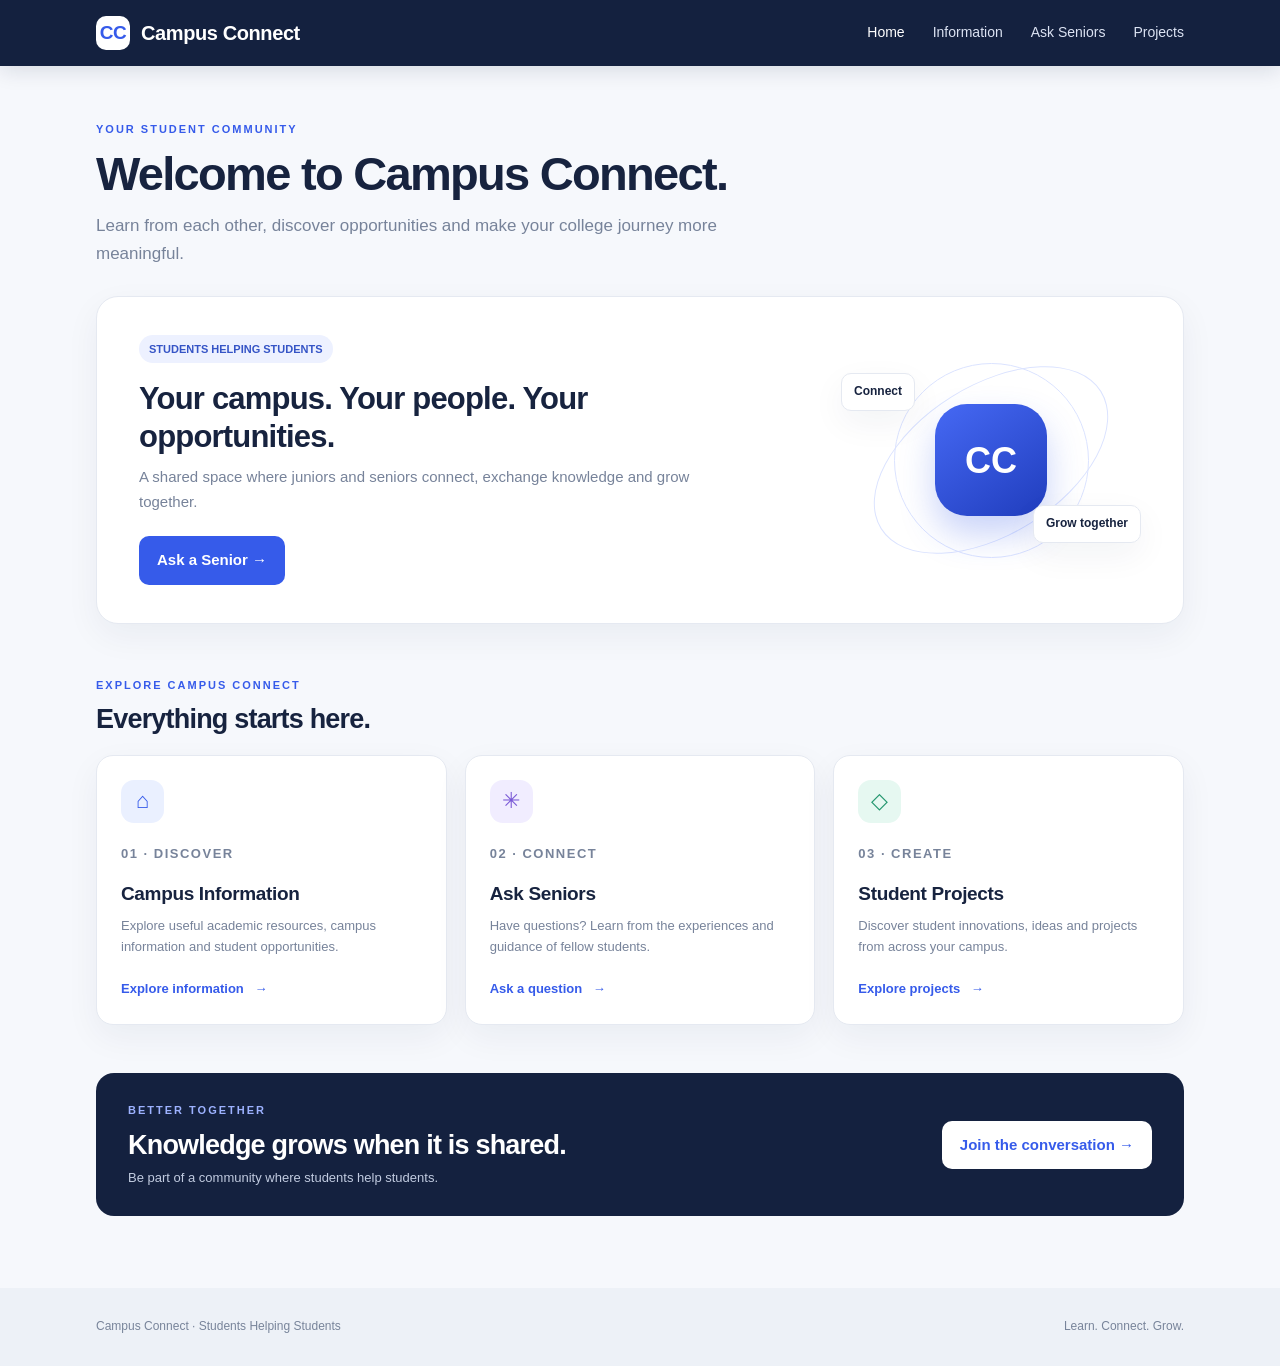
==== Campus_Connect_Frontend/index.html @ 5a7d7d28 "Initial Campus Connect website" ====
<!DOCTYPE html>
<html lang="en">
<head>
    <meta charset="UTF-8">
    <meta name="viewport" content="width=device-width, initial-scale=1.0">
    <title>Campus Connect | Home</title>
    <link rel="stylesheet" href="style.css">
</head>
<body>

<header class="site-header">
    <div class="brand">
        <span class="brand-mark">CC</span>
        Campus Connect
    </div>

    <button class="menu-toggle" aria-label="Toggle navigation">☰</button>

    <nav class="main-nav">
        <a href="index.html" class="active">Home</a>
        <a href="information.html">Information</a>
        <a href="ask-seniors.html">Ask Seniors</a>
        <a href="projects.html">Projects</a>
    </nav>
</header>

<main class="page-shell">

    <section class="page-heading">
        <p class="eyebrow">YOUR STUDENT COMMUNITY</p>
        <h1>Welcome to Campus Connect.</h1>
        <p class="page-subtitle">
            Learn from each other, discover opportunities and make
            your college journey more meaningful.
        </p>
    </section>

    <section class="info-hero">
        <div>
            <span class="pill pill-blue">STUDENTS HELPING STUDENTS</span>
            <h2>Your campus. Your people. Your opportunities.</h2>
            <p>
                A shared space where juniors and seniors connect,
                exchange knowledge and grow together.
            </p>
            <a href="ask-seniors.html" class="button button-primary">
                Ask a Senior →
            </a>
        </div>

        <div class="hero-art">
            <div class="art-orbit"></div>
            <div class="art-orbit orbit-two"></div>
            <div class="art-core">CC</div>
            <span class="art-note note-one">Connect</span>
            <span class="art-note note-two">Grow together</span>
        </div>
    </section>

    <section class="section-block">
        <div class="section-title-row">
            <div>
                <p class="eyebrow">EXPLORE CAMPUS CONNECT</p>
                <h2>Everything starts here.</h2>
            </div>
        </div>

        <div class="card-grid three-col">

            <article class="content-card info-card">
                <div class="icon-tile">⌂</div>
                <p class="card-kicker">01 · DISCOVER</p>
                <h3>Campus Information</h3>
                <p>
                    Explore useful academic resources, campus information
                    and student opportunities.
                </p>
                <a class="text-link" href="information.html">
                    Explore information <span>→</span>
                </a>
            </article>

            <article class="content-card info-card">
                <div class="icon-tile lavender">✳</div>
                <p class="card-kicker">02 · CONNECT</p>
                <h3>Ask Seniors</h3>
                <p>
                    Have questions? Learn from the experiences
                    and guidance of fellow students.
                </p>
                <a class="text-link" href="ask-seniors.html">
                    Ask a question <span>→</span>
                </a>
            </article>

            <article class="content-card info-card">
                <div class="icon-tile mint">◇</div>
                <p class="card-kicker">03 · CREATE</p>
                <h3>Student Projects</h3>
                <p>
                    Discover student innovations, ideas and
                    projects from across your campus.
                </p>
                <a class="text-link" href="projects.html">
                    Explore projects <span>→</span>
                </a>
            </article>

        </div>
    </section>

    <section class="bottom-cta">
        <div>
            <p class="eyebrow">BETTER TOGETHER</p>
            <h2>Knowledge grows when it is shared.</h2>
            <p>Be part of a community where students help students.</p>
        </div>
        <a href="ask-seniors.html" class="button button-light">
            Join the conversation →
        </a>
    </section>

</main>

<footer class="site-footer">
    <span>Campus Connect · Students Helping Students</span>
    <span>Learn. Connect. Grow.</span>
</footer>

<script src="app.js"></script>
</body>
</html>
---- Campus_Connect_Frontend/style.css ----
:root {
  --navy:#14213f; --blue:#365bea; --blue-dark:#2548cf; --ink:#17233f;
  --muted:#77839a; --page:#f6f8fc; --white:#fff; --line:#e5e9f1;
  --shadow:0 12px 34px rgba(22,38,74,.055); --radius:18px;
}
*{box-sizing:border-box} html{scroll-behavior:smooth} body{margin:0;background:var(--page);color:var(--ink);font-family:"DM Sans",Arial,sans-serif;font-size:15px;line-height:1.65}
a{color:inherit;text-decoration:none} button,input,select{font:inherit}
.site-header{height:66px;background:var(--navy);color:#fff;display:flex;align-items:center;justify-content:space-between;padding:0 max(7.5%,calc((100% - 1440px)/2));position:sticky;top:0;z-index:20;box-shadow:0 5px 20px rgba(13,27,54,.12)}
.brand{display:flex;align-items:center;gap:11px;font-size:20px;font-weight:800;letter-spacing:-.4px;white-space:nowrap}.brand-mark{height:34px;width:34px;border-radius:10px;background:#fff;color:var(--blue);display:grid;place-items:center;font-size:19px;font-weight:800}
.main-nav{display:flex;align-items:center;gap:28px;font-size:14px;color:#dce3f3}.main-nav a{transition:.2s}.main-nav a:hover,.main-nav a.active{color:#fff}.main-nav .nav-login{color:#dce3f3}.main-nav .nav-cta{background:#fff;color:var(--blue);font-weight:700;padding:9px 17px;border-radius:10px}.main-nav .nav-cta:hover{background:#edf1ff;color:var(--blue-dark)}
.menu-toggle{display:none;background:transparent;color:#fff;border:0;font-size:24px;cursor:pointer}
.page-shell{width:min(1120px,85%);margin:0 auto;padding:54px 0 72px;min-height:calc(100vh - 145px)}
.page-heading{margin-bottom:28px}.eyebrow{font-size:11px;letter-spacing:2px;font-weight:800;color:var(--blue);margin:0 0 9px}.page-heading h1{font-size:clamp(34px,4vw,47px);line-height:1.13;letter-spacing:-1.7px;margin:0 0 12px;font-weight:800}.page-subtitle{font-size:17px;color:var(--muted);margin:0;max-width:700px}
h2{font-size:27px;letter-spacing:-.8px;line-height:1.2;margin:0 0 10px}h3{font-size:19px;line-height:1.3;letter-spacing:-.35px;margin:8px 0}
.info-hero,.project-intro{background:#fff;border:1px solid var(--line);border-radius:22px;padding:38px 42px;display:flex;justify-content:space-between;align-items:center;gap:30px;box-shadow:var(--shadow);overflow:hidden}
.info-hero>div:first-child,.project-intro>div{max-width:590px}.info-hero h2,.project-intro h2{font-size:31px;margin:17px 0 10px}.info-hero p,.project-intro p{color:var(--muted);margin:0 0 22px;max-width:570px}
.hero-art{width:300px;height:210px;position:relative;flex:0 0 300px;display:grid;place-items:center}.art-core{height:112px;width:112px;border-radius:32px;background:linear-gradient(145deg,#4669f4,#203dbd);color:#fff;display:grid;place-items:center;font-size:36px;font-weight:800;box-shadow:0 18px 35px #365bea44;z-index:2}.art-orbit{position:absolute;border:1px solid #dbe3ff;border-radius:50%;width:195px;height:195px}.orbit-two{width:260px;height:150px;transform:rotate(-32deg)}.art-note{position:absolute;background:#fff;border:1px solid var(--line);padding:8px 12px;border-radius:10px;box-shadow:var(--shadow);font-size:12px;font-weight:700;z-index:3}.note-one{top:18px;left:0}.note-two{right:0;bottom:22px}
.button{border:0;border-radius:10px;padding:12px 18px;display:inline-flex;align-items:center;justify-content:center;gap:12px;font-weight:700;cursor:pointer;transition:transform .2s,background .2s}.button:hover{transform:translateY(-1px)}.button-primary{background:var(--blue);color:#fff}.button-primary:hover{background:var(--blue-dark)}.button-light{background:#fff;color:var(--blue)}.button-light:hover{background:#eef2ff}
.section-block{margin-top:52px}.section-title-row{display:flex;justify-content:space-between;align-items:end;gap:20px;margin-bottom:19px}.section-title-row h2{margin:0}.muted{color:var(--muted)}.small{font-size:12px}
.card-grid{display:grid;gap:18px}.three-col{grid-template-columns:repeat(3,minmax(0,1fr))}.content-card{background:#fff;border:1px solid var(--line);border-radius:17px;overflow:hidden;box-shadow:var(--shadow)}.info-card{padding:24px;min-height:245px}.icon-tile{height:43px;width:43px;border-radius:13px;background:#eaf0ff;color:var(--blue);display:grid;place-items:center;font-size:22px;margin-bottom:20px}.icon-tile.lavender{background:#f1edff;color:#7958d6}.icon-tile.mint{background:#e6f8f1;color:#23966e}.card-kicker{font-size:10px;letter-spacing:1.5px;font-weight:800;color:#8490a7;margin:0 0 7px}.info-card h3{margin:5px 0 8px}.info-card p,.project-card-body>p{font-size:13px;color:var(--muted);margin:0 0 18px}.text-link{font-size:13px;color:var(--blue);font-weight:700}.text-link span{margin-left:7px}
.topic-list{display:grid;gap:12px}.topic-row{background:#fff;border:1px solid var(--line);border-radius:15px;padding:21px 24px;display:grid;grid-template-columns:48px 1fr 24px;align-items:center;gap:18px}.topic-number{font-size:20px;font-weight:800;color:#c1cbed}.topic-row h3{margin:2px 0 5px}.topic-row p:not(.card-kicker){color:var(--muted);font-size:13px;margin:0}.topic-arrow{color:var(--blue);font-size:20px}
.pill{font-size:11px;font-weight:700;padding:5px 10px;border-radius:30px;display:inline-flex;align-items:center}.pill-blue{background:#edf1ff;color:#3554c6}.pill-purple{background:#f1edff;color:#7654c9}.pill-green{background:#e8f7ef;color:#21865d}.pill-orange{background:#fff2e7;color:#bd7134}
.bottom-cta{margin-top:48px;padding:28px 32px;border-radius:18px;background:var(--navy);color:#fff;display:flex;align-items:center;justify-content:space-between;gap:24px}.bottom-cta .eyebrow{color:#9db2ff}.bottom-cta h2{margin-bottom:6px}.bottom-cta p:not(.eyebrow){margin:0;color:#c1cbe0;font-size:13px}
.filter-panel{display:grid;grid-template-columns:2fr 1.15fr .8fr auto;gap:10px;align-items:end;padding:20px 22px;background:#fff;border:1px solid var(--line);border-radius:17px;box-shadow:var(--shadow);margin:25px 0 38px}.field{display:flex;flex-direction:column;gap:7px;min-width:0}.field>span{font-weight:600;font-size:13px}.field input,.field select{height:45px;width:100%;border:1px solid #dfe4ed;border-radius:10px;padding:0 13px;background:#fff;color:var(--ink);outline:none}.field input:focus,.field select:focus{border-color:var(--blue);box-shadow:0 0 0 3px #365bea18}.filter-button{height:45px;min-width:105px}.results-heading{margin-bottom:17px}.question-list{display:grid;grid-template-columns:repeat(2,minmax(0,1fr));gap:15px}.question-card{padding:20px 22px;background:#fff;border:1px solid var(--line);border-radius:16px;box-shadow:var(--shadow)}.question-top{display:flex;justify-content:space-between;align-items:center}.status{font-size:11px;padding:5px 10px;border-radius:30px;background:#f0f2f6;color:#68758b}.status-answered{background:#e8f7ef;color:#21865d}.question-card h3{font-size:17px;margin:15px 0 5px}.question-card>p{font-size:13px;color:var(--muted);margin:0 0 17px}.question-meta{border-top:1px solid #edf0f5;padding-top:12px;display:flex;gap:17px;flex-wrap:wrap;font-size:11px;color:#8994a8}.ask-panel{margin-top:32px;background:#eef2ff;border:1px solid #e0e7ff;border-radius:17px;padding:25px 28px;display:flex;justify-content:space-between;align-items:center;gap:20px}.ask-panel h2{margin:0 0 6px}.ask-panel p:not(.eyebrow){margin:0;color:var(--muted);font-size:13px}
.project-intro{margin:28px 0 42px;padding:29px 34px}.project-intro h2{font-size:26px;margin:13px 0 7px}.project-intro p{margin:0}.project-heading{margin-bottom:18px}.compact-field{width:190px}.compact-field select{height:40px}.project-card{transition:transform .2s,box-shadow .2s}.project-card:hover{transform:translateY(-4px);box-shadow:0 16px 36px rgba(22,38,74,.1)}.project-visual{height:155px;position:relative;padding:17px 19px;overflow:hidden;color:#fff}.project-visual>span{font-size:12px;opacity:.8}.project-visual>b{position:absolute;right:18px;top:18px;font-size:9px;letter-spacing:1.3px}.visual-symbol{position:absolute;font-size:83px;font-weight:500;right:30px;bottom:-15px;opacity:.28}.visual-blue{background:linear-gradient(135deg,#304fc9,#7290ff)}.visual-purple{background:linear-gradient(135deg,#6546b7,#b09aff)}.visual-orange{background:linear-gradient(135deg,#c66c3e,#f2b77e)}.visual-green{background:linear-gradient(135deg,#20866d,#7dcdb1)}.project-card-body{padding:19px}.card-tags{display:flex;align-items:center;justify-content:space-between;gap:8px;flex-wrap:wrap}.project-card-body h3{margin:13px 0 7px}.project-footer{border-top:1px solid #edf0f5;padding-top:13px;display:flex;justify-content:space-between;align-items:center;font-size:11px;color:var(--muted)}
.empty-state{grid-column:1/-1;padding:28px;text-align:center;background:#fff;border:1px dashed #ccd5e5;border-radius:14px;color:var(--muted)}.hidden{display:none!important}.sr-only{position:absolute;width:1px;height:1px;padding:0;margin:-1px;overflow:hidden;clip:rect(0,0,0,0);white-space:nowrap;border:0}
.site-footer{min-height:78px;background:#edf1f7;color:#78849a;display:flex;justify-content:space-between;align-items:center;padding:18px max(7.5%,calc((100% - 1440px)/2));font-size:12px}
@media(max-width:850px){.site-header{padding:0 5%;}.main-nav{gap:15px;font-size:12px}.page-shell{width:90%}.three-col{grid-template-columns:repeat(2,minmax(0,1fr))}.filter-panel{grid-template-columns:1fr 1fr}.search-field{grid-column:1/-1}.filter-button{width:100%}}
@media(max-width:620px){.site-header{height:62px}.menu-toggle{display:block}.main-nav{display:none;position:absolute;top:62px;left:0;right:0;background:var(--navy);padding:16px 5% 22px;flex-direction:column;align-items:stretch;gap:15px}.main-nav.open{display:flex}.main-nav .nav-cta{text-align:center}.page-shell{width:90%;padding:38px 0 50px}.page-heading h1{font-size:34px}.page-subtitle{font-size:15px}.info-hero,.project-intro{padding:25px;display:block}.hero-art{width:100%;height:175px;margin-top:15px;transform:scale(.85)}.three-col,.question-list{grid-template-columns:1fr}.section-title-row{align-items:start;flex-direction:column}.section-title-row h2{font-size:24px}.filter-panel{grid-template-columns:1fr;padding:16px}.search-field{grid-column:auto}.filter-button{width:100%}.topic-row{grid-template-columns:35px 1fr 18px;padding:17px;gap:10px}.bottom-cta,.ask-panel{align-items:flex-start;flex-direction:column;padding:24px}.project-intro .button{margin-top:20px}.compact-field{width:100%}.site-footer{padding:18px 5%;gap:10px;flex-wrap:wrap}}
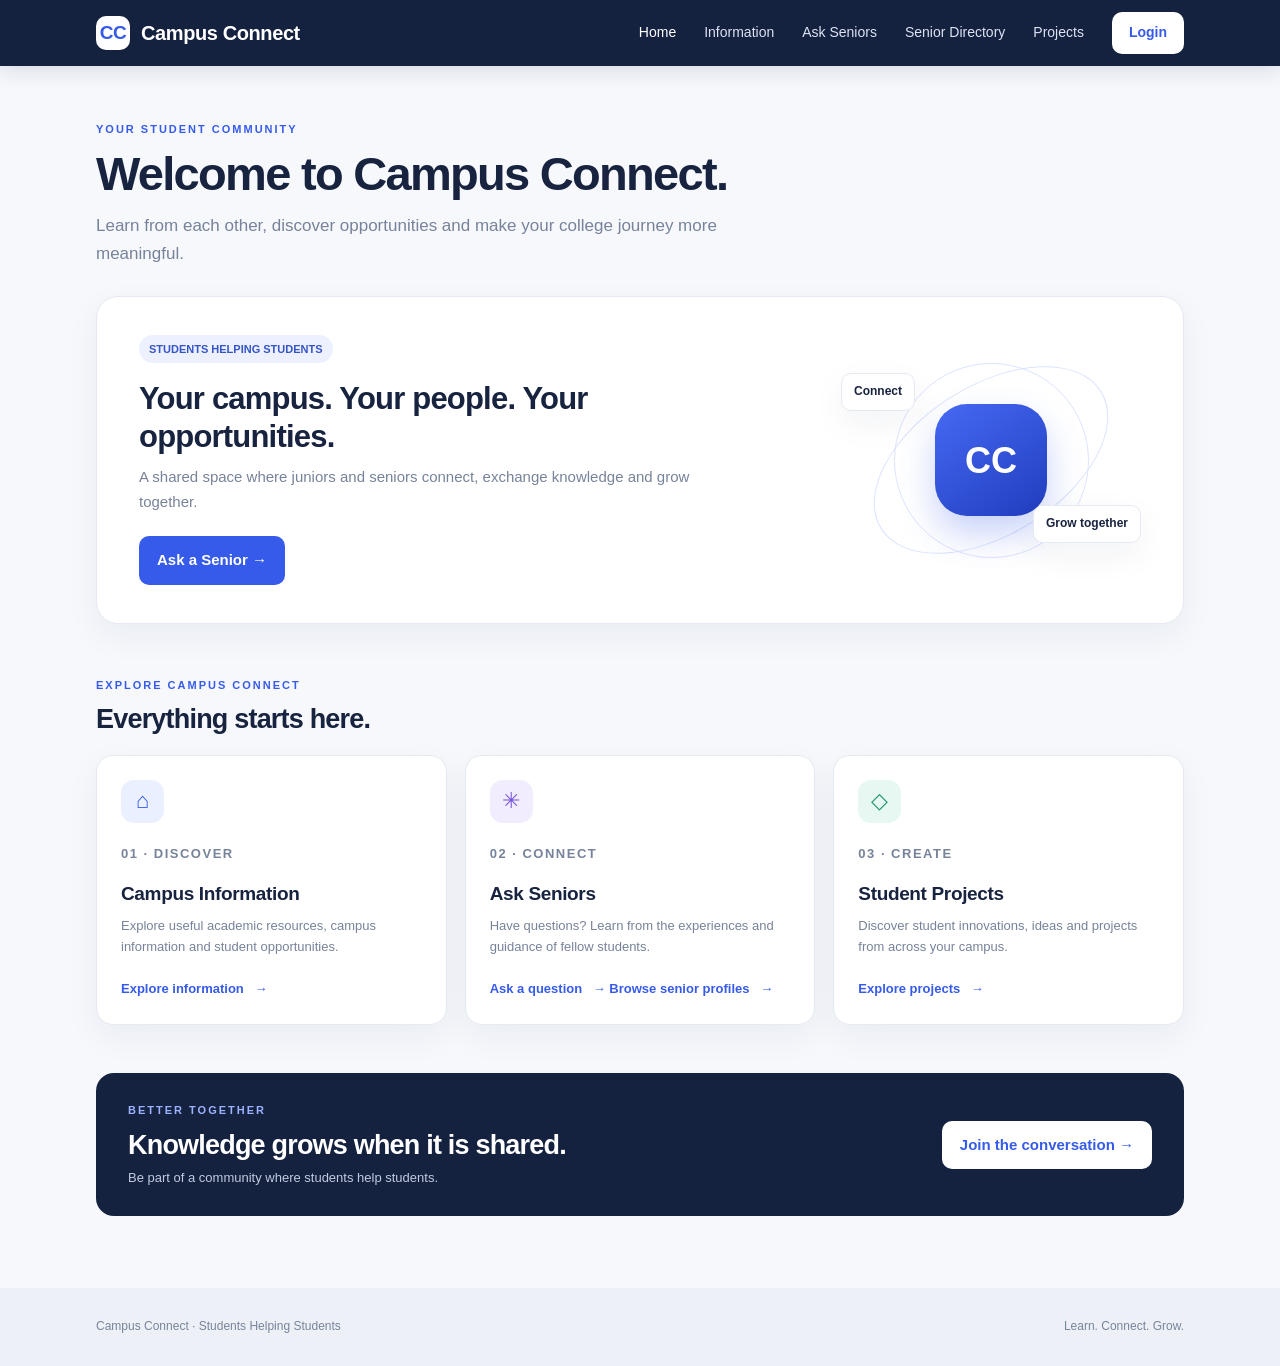
==== commit 28e18b92: "Add senior directory frontend" ====
--- a/Campus_Connect_Frontend/index.html
+++ b/Campus_Connect_Frontend/index.html
@@ -20,7 +20,9 @@
         <a href="index.html" class="active">Home</a>
         <a href="information.html">Information</a>
         <a href="ask-seniors.html">Ask Seniors</a>
+        <a href="seniors.html">Senior Directory</a>
         <a href="projects.html">Projects</a>
+        <a href="login.html" class="nav-cta">Login</a>
     </nav>
 </header>
 
@@ -91,6 +93,9 @@
                 <a class="text-link" href="ask-seniors.html">
                     Ask a question <span>→</span>
                 </a>
+                <a class="text-link" href="seniors.html">
+                    Browse senior profiles <span>→</span>
+                </a>
             </article>
 
             <article class="content-card info-card">
--- a/Campus_Connect_Frontend/style.css
+++ b/Campus_Connect_Frontend/style.css
@@ -24,6 +24,10 @@
 .filter-panel{display:grid;grid-template-columns:2fr 1.15fr .8fr auto;gap:10px;align-items:end;padding:20px 22px;background:#fff;border:1px solid var(--line);border-radius:17px;box-shadow:var(--shadow);margin:25px 0 38px}.field{display:flex;flex-direction:column;gap:7px;min-width:0}.field>span{font-weight:600;font-size:13px}.field input,.field select{height:45px;width:100%;border:1px solid #dfe4ed;border-radius:10px;padding:0 13px;background:#fff;color:var(--ink);outline:none}.field input:focus,.field select:focus{border-color:var(--blue);box-shadow:0 0 0 3px #365bea18}.filter-button{height:45px;min-width:105px}.results-heading{margin-bottom:17px}.question-list{display:grid;grid-template-columns:repeat(2,minmax(0,1fr));gap:15px}.question-card{padding:20px 22px;background:#fff;border:1px solid var(--line);border-radius:16px;box-shadow:var(--shadow)}.question-top{display:flex;justify-content:space-between;align-items:center}.status{font-size:11px;padding:5px 10px;border-radius:30px;background:#f0f2f6;color:#68758b}.status-answered{background:#e8f7ef;color:#21865d}.question-card h3{font-size:17px;margin:15px 0 5px}.question-card>p{font-size:13px;color:var(--muted);margin:0 0 17px}.question-meta{border-top:1px solid #edf0f5;padding-top:12px;display:flex;gap:17px;flex-wrap:wrap;font-size:11px;color:#8994a8}.ask-panel{margin-top:32px;background:#eef2ff;border:1px solid #e0e7ff;border-radius:17px;padding:25px 28px;display:flex;justify-content:space-between;align-items:center;gap:20px}.ask-panel h2{margin:0 0 6px}.ask-panel p:not(.eyebrow){margin:0;color:var(--muted);font-size:13px}
 .project-intro{margin:28px 0 42px;padding:29px 34px}.project-intro h2{font-size:26px;margin:13px 0 7px}.project-intro p{margin:0}.project-heading{margin-bottom:18px}.compact-field{width:190px}.compact-field select{height:40px}.project-card{transition:transform .2s,box-shadow .2s}.project-card:hover{transform:translateY(-4px);box-shadow:0 16px 36px rgba(22,38,74,.1)}.project-visual{height:155px;position:relative;padding:17px 19px;overflow:hidden;color:#fff}.project-visual>span{font-size:12px;opacity:.8}.project-visual>b{position:absolute;right:18px;top:18px;font-size:9px;letter-spacing:1.3px}.visual-symbol{position:absolute;font-size:83px;font-weight:500;right:30px;bottom:-15px;opacity:.28}.visual-blue{background:linear-gradient(135deg,#304fc9,#7290ff)}.visual-purple{background:linear-gradient(135deg,#6546b7,#b09aff)}.visual-orange{background:linear-gradient(135deg,#c66c3e,#f2b77e)}.visual-green{background:linear-gradient(135deg,#20866d,#7dcdb1)}.project-card-body{padding:19px}.card-tags{display:flex;align-items:center;justify-content:space-between;gap:8px;flex-wrap:wrap}.project-card-body h3{margin:13px 0 7px}.project-footer{border-top:1px solid #edf0f5;padding-top:13px;display:flex;justify-content:space-between;align-items:center;font-size:11px;color:var(--muted)}
 .empty-state{grid-column:1/-1;padding:28px;text-align:center;background:#fff;border:1px dashed #ccd5e5;border-radius:14px;color:var(--muted)}.hidden{display:none!important}.sr-only{position:absolute;width:1px;height:1px;padding:0;margin:-1px;overflow:hidden;clip:rect(0,0,0,0);white-space:nowrap;border:0}
+.directory-intro{margin:27px 0 25px;background:#fff;border:1px solid var(--line);border-radius:20px;padding:27px 30px;display:flex;align-items:center;justify-content:space-between;gap:24px;box-shadow:var(--shadow)}.directory-intro h2{margin:0 0 7px}.directory-intro p:not(.eyebrow){margin:0;color:var(--muted);font-size:13px;max-width:670px}.directory-count{flex:0 0 auto;min-width:125px;padding:12px 16px;border-radius:13px;background:#edf1ff;color:var(--blue);text-align:center;font-size:12px;font-weight:700}.directory-count strong{display:block;font-size:22px;line-height:1.2}
+.senior-filters{grid-template-columns:1.6fr 1fr 1fr;margin:0 0 20px}.senior-results{margin:0 0 14px;color:var(--muted);font-size:13px}.senior-grid{display:grid;grid-template-columns:repeat(3,minmax(0,1fr));gap:17px}.senior-card{background:#fff;border:1px solid var(--line);border-radius:17px;overflow:hidden;box-shadow:var(--shadow);display:flex;flex-direction:column;transition:transform .2s,box-shadow .2s}.senior-card:hover{transform:translateY(-3px);box-shadow:0 16px 36px rgba(22,38,74,.1)}.senior-card-top{padding:20px 20px 16px;display:flex;align-items:center;gap:14px;border-bottom:1px solid #edf0f5}.senior-avatar{height:58px;width:58px;flex:0 0 58px;border-radius:17px;display:grid;place-items:center;color:#fff;font-size:18px;font-weight:800;letter-spacing:.3px}.avatar-blue{background:linear-gradient(145deg,#4164e8,#8ba0ff)}.avatar-purple{background:linear-gradient(145deg,#7154c7,#b49cf1)}.avatar-teal{background:linear-gradient(145deg,#248d82,#81d0be)}.avatar-orange{background:linear-gradient(145deg,#ca7447,#f0b37f)}.avatar-rose{background:linear-gradient(145deg,#bb5876,#e89bb1)}.avatar-green{background:linear-gradient(145deg,#378b5d,#9bd69e)}.senior-name{min-width:0}.senior-name h3{margin:0 0 3px;font-size:17px}.senior-name p{margin:0;color:var(--muted);font-size:12px;line-height:1.45}.senior-card-body{padding:17px 20px 19px;display:flex;flex-direction:column;flex:1}.senior-card-body>p{margin:0 0 14px;color:var(--muted);font-size:13px;line-height:1.55}.senior-tags{display:flex;flex-wrap:wrap;gap:7px;margin:0 0 16px}.senior-tags .pill{font-size:10px}.senior-details{display:flex;justify-content:space-between;align-items:center;gap:10px;margin-top:auto;padding-top:13px;border-top:1px solid #edf0f5;color:var(--muted);font-size:11px}.senior-availability{display:inline-flex;align-items:center;gap:6px;color:#21865d;font-weight:700}.senior-availability::before{content:"";height:7px;width:7px;border-radius:50%;background:#32b77a}.senior-action{margin-top:15px;width:100%;font-size:13px}.directory-cta{margin-top:35px}
 .site-footer{min-height:78px;background:#edf1f7;color:#78849a;display:flex;justify-content:space-between;align-items:center;padding:18px max(7.5%,calc((100% - 1440px)/2));font-size:12px}
 @media(max-width:850px){.site-header{padding:0 5%;}.main-nav{gap:15px;font-size:12px}.page-shell{width:90%}.three-col{grid-template-columns:repeat(2,minmax(0,1fr))}.filter-panel{grid-template-columns:1fr 1fr}.search-field{grid-column:1/-1}.filter-button{width:100%}}
+@media(max-width:850px){.senior-grid{grid-template-columns:repeat(2,minmax(0,1fr))}.senior-filters{grid-template-columns:1fr 1fr}.senior-filters .search-field{grid-column:1/-1}}
+@media(max-width:620px){.directory-intro{align-items:flex-start;flex-direction:column;padding:22px}.directory-count{min-width:0}.senior-grid{grid-template-columns:1fr}.senior-filters{grid-template-columns:1fr}.senior-filters .search-field{grid-column:auto}}
 @media(max-width:620px){.site-header{height:62px}.menu-toggle{display:block}.main-nav{display:none;position:absolute;top:62px;left:0;right:0;background:var(--navy);padding:16px 5% 22px;flex-direction:column;align-items:stretch;gap:15px}.main-nav.open{display:flex}.main-nav .nav-cta{text-align:center}.page-shell{width:90%;padding:38px 0 50px}.page-heading h1{font-size:34px}.page-subtitle{font-size:15px}.info-hero,.project-intro{padding:25px;display:block}.hero-art{width:100%;height:175px;margin-top:15px;transform:scale(.85)}.three-col,.question-list{grid-template-columns:1fr}.section-title-row{align-items:start;flex-direction:column}.section-title-row h2{font-size:24px}.filter-panel{grid-template-columns:1fr;padding:16px}.search-field{grid-column:auto}.filter-button{width:100%}.topic-row{grid-template-columns:35px 1fr 18px;padding:17px;gap:10px}.bottom-cta,.ask-panel{align-items:flex-start;flex-direction:column;padding:24px}.project-intro .button{margin-top:20px}.compact-field{width:100%}.site-footer{padding:18px 5%;gap:10px;flex-wrap:wrap}}
